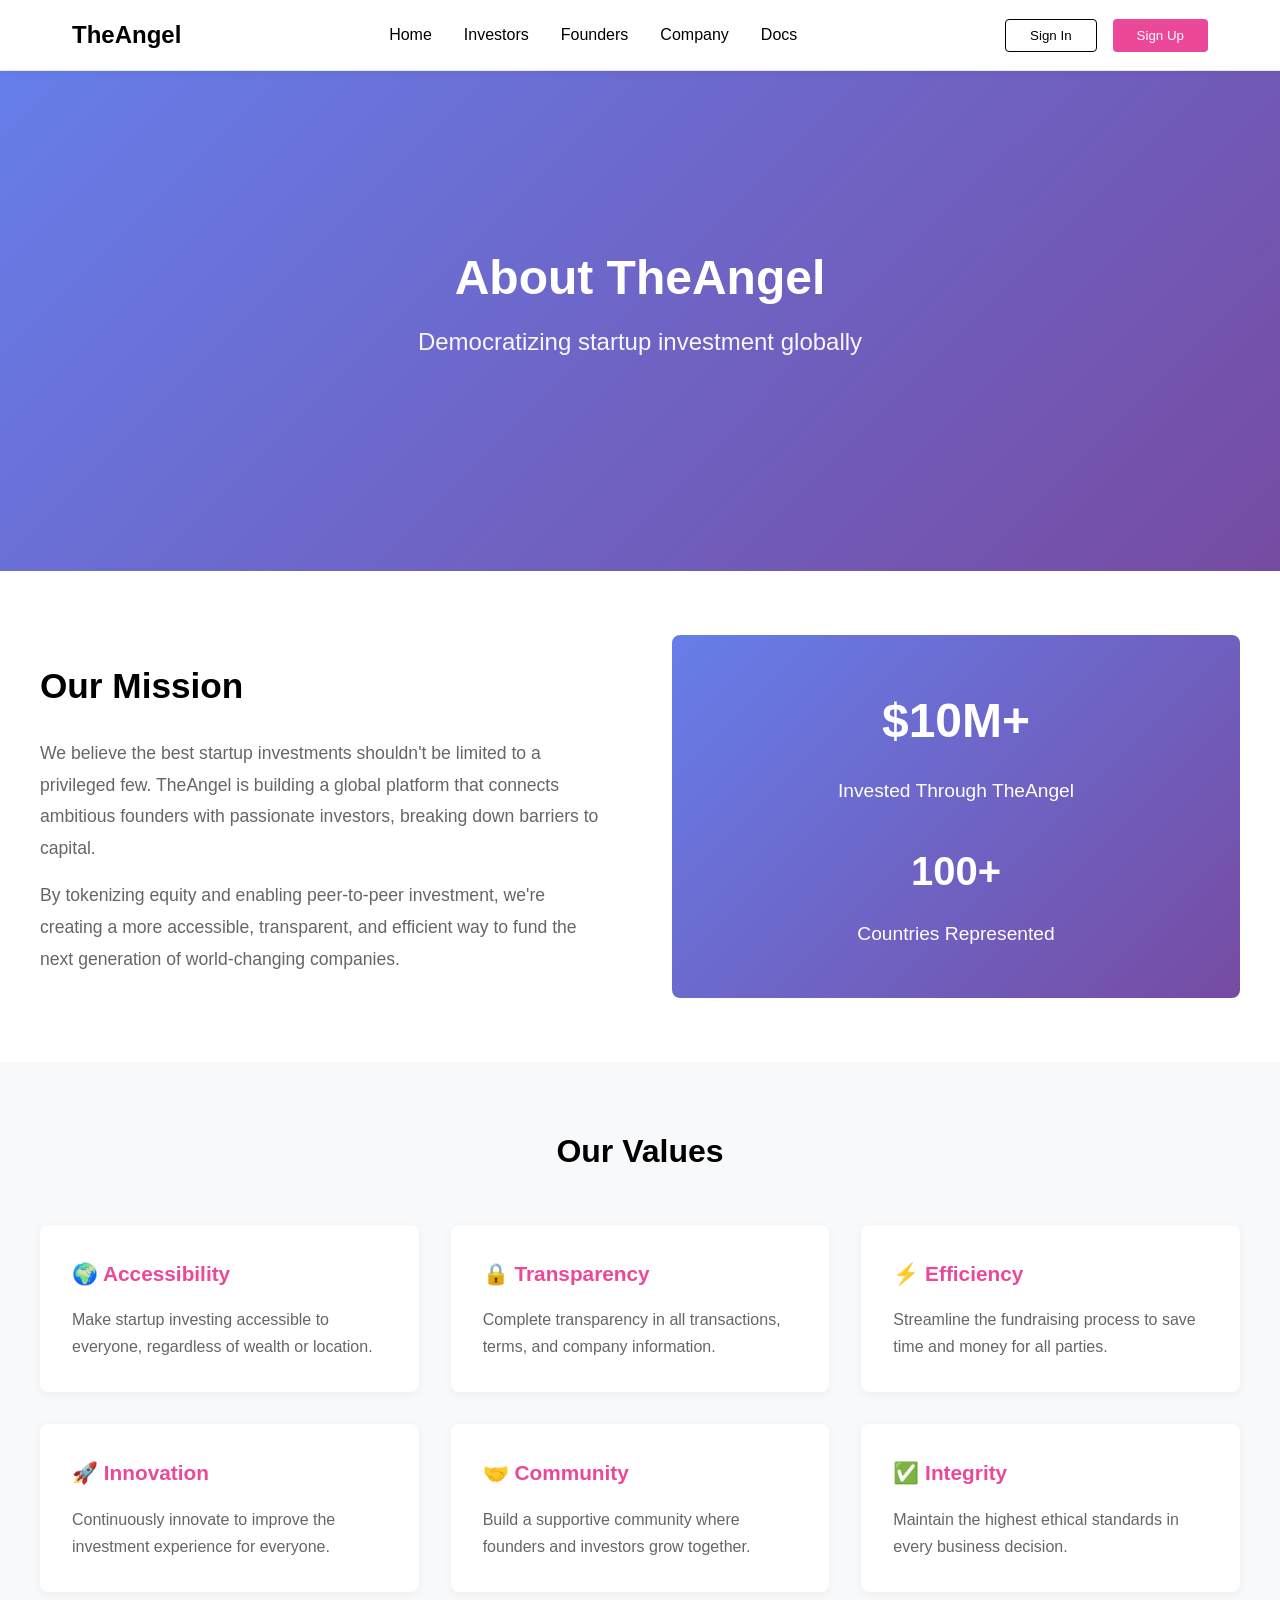
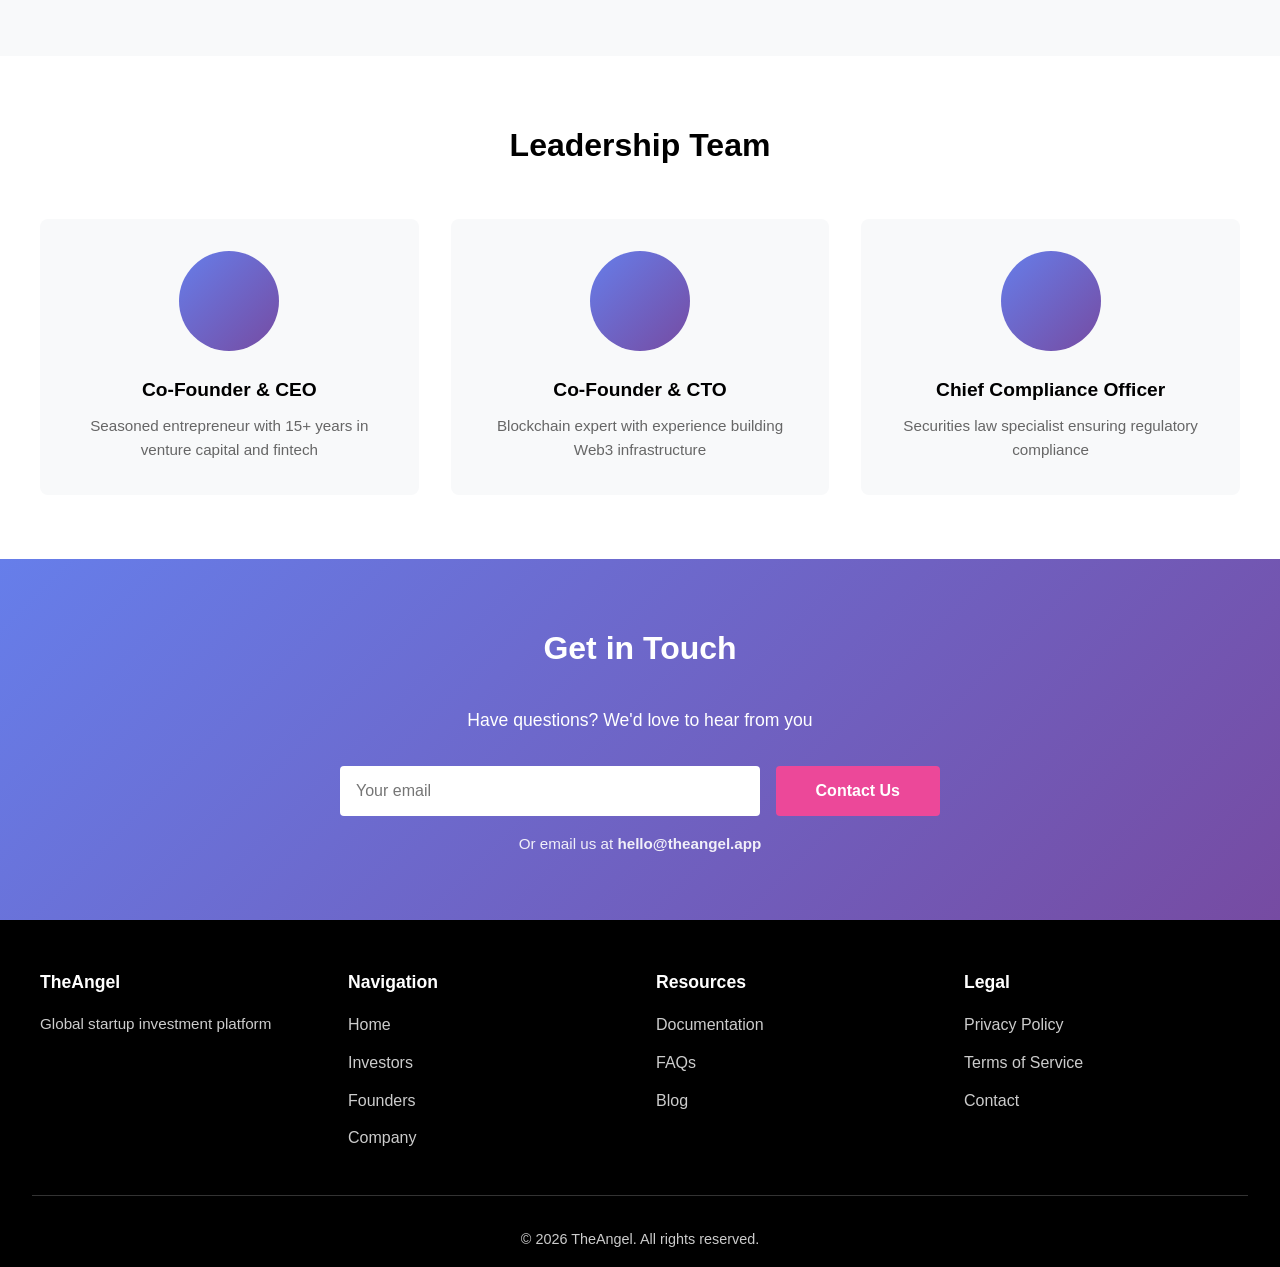
==== company.html @ ddbd7267 "Add Investors, Founders, Company, and Docs pages" ====
<!DOCTYPE html>
<html lang="en">
<head>
    <meta charset="UTF-8">
    <meta name="viewport" content="width=device-width, initial-scale=1.0">
    <title>About TheAngel - Company</title>
    <link rel="stylesheet" href="css/styles.css">
    <link rel="stylesheet" href="css/responsive.css">
</head>
<body>
    <!-- Navigation -->
    <nav class="navbar">
        <div class="navbar-container">
            <div class="logo"><a href="index.html" style="text-decoration: none; color: inherit;">TheAngel</a></div>
            <ul class="nav-menu">
                <li><a href="index.html" class="nav-link">Home</a></li>
                <li><a href="investors.html" class="nav-link">Investors</a></li>
                <li><a href="founders.html" class="nav-link">Founders</a></li>
                <li><a href="company.html" class="nav-link">Company</a></li>
                <li><a href="docs.html" class="nav-link">Docs</a></li>
            </ul>
            <div class="nav-buttons">
                <button class="btn-signin">Sign In</button>
                <button class="btn-signup">Sign Up</button>
            </div>
            <div class="hamburger">
                <span></span>
                <span></span>
                <span></span>
            </div>
        </div>
    </nav>

    <!-- Page Hero -->
    <section class="hero" style="background: linear-gradient(135deg, #667eea 0%, #764ba2 100%);">
        <div class="hero-content">
            <h1>About TheAngel</h1>
            <p>Democratizing startup investment globally</p>
        </div>
    </section>

    <!-- Mission Section -->
    <section style="padding: 4rem 2rem; background-color: white;">
        <div style="max-width: 1200px; margin: 0 auto;">
            <div style="display: grid; grid-template-columns: 1fr 1fr; gap: 4rem; align-items: center;">
                <div>
                    <h2 style="font-size: 2.2rem; margin-bottom: 1.5rem;">Our Mission</h2>
                    <p style="font-size: 1.1rem; color: #666; line-height: 1.8; margin-bottom: 1rem;">
                        We believe the best startup investments shouldn't be limited to a privileged few. TheAngel is building a global platform that connects ambitious founders with passionate investors, breaking down barriers to capital.
                    </p>
                    <p style="font-size: 1.1rem; color: #666; line-height: 1.8;">
                        By tokenizing equity and enabling peer-to-peer investment, we're creating a more accessible, transparent, and efficient way to fund the next generation of world-changing companies.
                    </p>
                </div>
                <div style="background: linear-gradient(135deg, #667eea 0%, #764ba2 100%); padding: 3rem; border-radius: 8px; color: white; text-align: center;">
                    <div style="font-size: 3rem; font-weight: 700; margin-bottom: 1rem;">$10M+</div>
                    <p style="font-size: 1.2rem; margin-bottom: 2rem;">Invested Through TheAngel</p>
                    <div style="font-size: 2.5rem; font-weight: 700; margin-bottom: 1rem;">100+</div>
                    <p style="font-size: 1.2rem;">Countries Represented</p>
                </div>
            </div>
        </div>
    </section>

    <!-- Values Section -->
    <section style="padding: 4rem 2rem; background-color: #f8f9fa;">
        <div style="max-width: 1200px; margin: 0 auto;">
            <h2 style="font-size: 2rem; margin-bottom: 3rem; text-align: center;">Our Values</h2>
            <div style="display: grid; grid-template-columns: repeat(auto-fit, minmax(280px, 1fr)); gap: 2rem;">
                <div style="background: white; padding: 2rem; border-radius: 8px; box-shadow: 0 2px 8px rgba(0,0,0,0.05);">
                    <h3 style="color: #EC4899; margin-bottom: 1rem; font-size: 1.3rem;">🌍 Accessibility</h3>
                    <p style="color: #666; line-height: 1.7;">Make startup investing accessible to everyone, regardless of wealth or location.</p>
                </div>
                <div style="background: white; padding: 2rem; border-radius: 8px; box-shadow: 0 2px 8px rgba(0,0,0,0.05);">
                    <h3 style="color: #EC4899; margin-bottom: 1rem; font-size: 1.3rem;">🔒 Transparency</h3>
                    <p style="color: #666; line-height: 1.7;">Complete transparency in all transactions, terms, and company information.</p>
                </div>
                <div style="background: white; padding: 2rem; border-radius: 8px; box-shadow: 0 2px 8px rgba(0,0,0,0.05);">
                    <h3 style="color: #EC4899; margin-bottom: 1rem; font-size: 1.3rem;">⚡ Efficiency</h3>
                    <p style="color: #666; line-height: 1.7;">Streamline the fundraising process to save time and money for all parties.</p>
                </div>
                <div style="background: white; padding: 2rem; border-radius: 8px; box-shadow: 0 2px 8px rgba(0,0,0,0.05);">
                    <h3 style="color: #EC4899; margin-bottom: 1rem; font-size: 1.3rem;">🚀 Innovation</h3>
                    <p style="color: #666; line-height: 1.7;">Continuously innovate to improve the investment experience for everyone.</p>
                </div>
                <div style="background: white; padding: 2rem; border-radius: 8px; box-shadow: 0 2px 8px rgba(0,0,0,0.05);">
                    <h3 style="color: #EC4899; margin-bottom: 1rem; font-size: 1.3rem;">🤝 Community</h3>
                    <p style="color: #666; line-height: 1.7;">Build a supportive community where founders and investors grow together.</p>
                </div>
                <div style="background: white; padding: 2rem; border-radius: 8px; box-shadow: 0 2px 8px rgba(0,0,0,0.05);">
                    <h3 style="color: #EC4899; margin-bottom: 1rem; font-size: 1.3rem;">✅ Integrity</h3>
                    <p style="color: #666; line-height: 1.7;">Maintain the highest ethical standards in every business decision.</p>
                </div>
            </div>
        </div>
    </section>

    <!-- Team Section -->
    <section style="padding: 4rem 2rem; background-color: white;">
        <div style="max-width: 1200px; margin: 0 auto;">
            <h2 style="font-size: 2rem; margin-bottom: 3rem; text-align: center;">Leadership Team</h2>
            <div style="display: grid; grid-template-columns: repeat(auto-fit, minmax(250px, 1fr)); gap: 2rem;">
                <div style="background: #f8f9fa; padding: 2rem; border-radius: 8px; text-align: center;">
                    <div style="width: 100px; height: 100px; background: linear-gradient(135deg, #667eea 0%, #764ba2 100%); border-radius: 50%; margin: 0 auto 1.5rem;"></div>
                    <h3 style="font-size: 1.2rem; margin-bottom: 0.5rem;">Co-Founder & CEO</h3>
                    <p style="color: #666; font-size: 0.95rem;">Seasoned entrepreneur with 15+ years in venture capital and fintech</p>
                </div>
                <div style="background: #f8f9fa; padding: 2rem; border-radius: 8px; text-align: center;">
                    <div style="width: 100px; height: 100px; background: linear-gradient(135deg, #667eea 0%, #764ba2 100%); border-radius: 50%; margin: 0 auto 1.5rem;"></div>
                    <h3 style="font-size: 1.2rem; margin-bottom: 0.5rem;">Co-Founder & CTO</h3>
                    <p style="color: #666; font-size: 0.95rem;">Blockchain expert with experience building Web3 infrastructure</p>
                </div>
                <div style="background: #f8f9fa; padding: 2rem; border-radius: 8px; text-align: center;">
                    <div style="width: 100px; height: 100px; background: linear-gradient(135deg, #667eea 0%, #764ba2 100%); border-radius: 50%; margin: 0 auto 1.5rem;"></div>
                    <h3 style="font-size: 1.2rem; margin-bottom: 0.5rem;">Chief Compliance Officer</h3>
                    <p style="color: #666; font-size: 0.95rem;">Securities law specialist ensuring regulatory compliance</p>
                </div>
            </div>
        </div>
    </section>

    <!-- Contact Section -->
    <section class="email-capture">
        <div class="email-container">
            <h2>Get in Touch</h2>
            <p style="margin-bottom: 2rem; font-size: 1.1rem;">Have questions? We'd love to hear from you</p>
            <form style="display: flex; gap: 1rem; margin-bottom: 1rem;">
                <input type="email" placeholder="Your email" required style="flex: 1; padding: 1rem; border: none; border-radius: 4px; font-size: 1rem;">
                <button type="submit" class="btn-primary">Contact Us</button>
            </form>
            <p style="font-size: 0.95rem; opacity: 0.9;">Or email us at <strong>hello@theangel.app</strong></p>
        </div>
    </section>

    <!-- Footer -->
    <footer class="footer">
        <div class="footer-container">
            <div class="footer-section">
                <h4>TheAngel</h4>
                <p>Global startup investment platform</p>
            </div>
            <div class="footer-section">
                <h4>Navigation</h4>
                <ul>
                    <li><a href="index.html">Home</a></li>
                    <li><a href="investors.html">Investors</a></li>
                    <li><a href="founders.html">Founders</a></li>
                    <li><a href="company.html">Company</a></li>
                </ul>
            </div>
            <div class="footer-section">
                <h4>Resources</h4>
                <ul>
                    <li><a href="docs.html">Documentation</a></li>
                    <li><a href="#">FAQs</a></li>
                    <li><a href="#">Blog</a></li>
                </ul>
            </div>
            <div class="footer-section">
                <h4>Legal</h4>
                <ul>
                    <li><a href="#">Privacy Policy</a></li>
                    <li><a href="#">Terms of Service</a></li>
                    <li><a href="#">Contact</a></li>
                </ul>
            </div>
        </div>
        <div class="footer-bottom">
            <p>&copy; 2026 TheAngel. All rights reserved.</p>
        </div>
    </footer>

    <script src="js/main.js"></script>
    <script src="js/modals.js"></script>
</body>
</html>
---- css/styles.css ----
/* ============================================
   THEANGEL WEBSITE - MAIN STYLES
   ============================================ */

* {
    margin: 0;
    padding: 0;
    box-sizing: border-box;
}

:root {
    --primary-black: #000000;
    --primary-white: #FFFFFF;
    --accent-pink: #EC4899;
    --accent-green: #10b981;
    --accent-blue: #2563eb;
    --accent-gold: #FFD700;
    --text-gray: #666666;
    --bg-light: #f8f9fa;
    --border-light: #e5e7eb;
}

body {
    font-family: -apple-system, BlinkMacSystemFont, 'Segoe UI', Roboto, Oxygen, Ubuntu, Cantarell, sans-serif;
    color: var(--primary-black);
    background-color: var(--primary-white);
    line-height: 1.6;
}

/* ============================================
   NAVIGATION
   ============================================ */

.navbar {
    background-color: var(--primary-white);
    border-bottom: 1px solid var(--border-light);
    position: sticky;
    top: 0;
    z-index: 100;
    box-shadow: 0 2px 8px rgba(0, 0, 0, 0.05);
}

.navbar-container {
    max-width: 1200px;
    margin: 0 auto;
    padding: 1rem 2rem;
    display: flex;
    justify-content: space-between;
    align-items: center;
}

.logo {
    font-size: 1.5rem;
    font-weight: 700;
    color: var(--primary-black);
}

.nav-menu {
    display: flex;
    list-style: none;
    gap: 2rem;
}

.nav-link {
    text-decoration: none;
    color: var(--primary-black);
    font-size: 1rem;
    font-weight: 500;
    transition: color 0.3s ease;
}

.nav-link:hover {
    color: var(--accent-pink);
}

.nav-buttons {
    display: flex;
    gap: 1rem;
}

.btn-signin {
    background: transparent;
    border: 1px solid var(--primary-black);
    color: var(--primary-black);
    padding: 0.5rem 1.5rem;
    border-radius: 4px;
    cursor: pointer;
    font-weight: 500;
    transition: all 0.3s ease;
}

.btn-signin:hover {
    background-color: var(--primary-black);
    color: var(--primary-white);
}

.btn-signup {
    background-color: var(--accent-pink);
    border: none;
    color: var(--primary-white);
    padding: 0.5rem 1.5rem;
    border-radius: 4px;
    cursor: pointer;
    font-weight: 500;
    transition: all 0.3s ease;
}

.btn-signup:hover {
    background-color: #d1367a;
}

.hamburger {
    display: none;
    flex-direction: column;
    cursor: pointer;
}

.hamburger span {
    width: 25px;
    height: 3px;
    background-color: var(--primary-black);
    margin: 5px 0;
    transition: 0.3s;
}

/* ============================================
   HERO SECTION
   ============================================ */

.hero {
    background: linear-gradient(135deg, #667eea 0%, #764ba2 100%);
    color: var(--primary-white);
    padding: 6rem 2rem;
    text-align: center;
    min-height: 500px;
    display: flex;
    align-items: center;
    justify-content: center;
}

.hero-content {
    max-width: 800px;
}

.hero h1 {
    font-size: 3rem;
    font-weight: 700;
    margin-bottom: 1rem;
    line-height: 1.2;
}

.hero p {
    font-size: 1.5rem;
    margin-bottom: 2rem;
    opacity: 0.95;
}

.hero-buttons {
    display: flex;
    gap: 1rem;
    justify-content: center;
}

.btn-primary {
    background-color: var(--accent-pink);
    color: var(--primary-white);
    border: none;
    padding: 1rem 2.5rem;
    font-size: 1rem;
    border-radius: 4px;
    cursor: pointer;
    font-weight: 600;
    transition: all 0.3s ease;
}

.btn-primary:hover {
    background-color: #d1367a;
    transform: translateY(-2px);
    box-shadow: 0 4px 12px rgba(236, 72, 153, 0.3);
}

.btn-secondary {
    background-color: transparent;
    color: var(--primary-white);
    border: 2px solid var(--primary-white);
    padding: 0.85rem 2.25rem;
    font-size: 1rem;
    border-radius: 4px;
    cursor: pointer;
    font-weight: 600;
    transition: all 0.3s ease;
}

.btn-secondary:hover {
    background-color: var(--primary-white);
    color: #667eea;
}

/* ============================================
   STATISTICS SECTION
   ============================================ */

.stats {
    background-color: var(--bg-light);
    padding: 4rem 2rem;
}

.stats-container {
    max-width: 1200px;
    margin: 0 auto;
    display: grid;
    grid-template-columns: repeat(auto-fit, minmax(250px, 1fr));
    gap: 2rem;
}

.stat-card {
    background: var(--primary-white);
    padding: 2rem;
    border-radius: 8px;
    box-shadow: 0 2px 8px rgba(0, 0, 0, 0.05);
    text-align: center;
}

.stat-number {
    font-size: 2.5rem;
    font-weight: 700;
    color: var(--accent-pink);
    margin-bottom: 0.5rem;
}

.stat-label {
    font-size: 1.1rem;
    color: var(--text-gray);
}

/* ============================================
   TRADING TABLE SECTION
   ============================================ */

.trading-section {
    padding: 4rem 2rem;
    background-color: var(--primary-white);
}

.trading-container {
    max-width: 1200px;
    margin: 0 auto;
}

.trading-section h2 {
    font-size: 2rem;
    margin-bottom: 2rem;
    text-align: center;
}

.trading-table {
    width: 100%;
    border-collapse: collapse;
    background: var(--primary-white);
    border: 1px solid var(--border-light);
    border-radius: 8px;
    overflow: hidden;
    box-shadow: 0 2px 8px rgba(0, 0, 0, 0.05);
}

.trading-table thead {
    background-color: var(--bg-light);
    border-bottom: 2px solid var(--border-light);
}

.trading-table th {
    padding: 1.25rem;
    text-align: left;
    font-weight: 600;
    color: var(--primary-black);
    font-size: 0.95rem;
}

.trading-table td {
    padding: 1.25rem;
    border-bottom: 1px solid var(--border-light);
    font-size: 0.95rem;
}

.trading-table tbody tr:hover {
    background-color: var(--bg-light);
}

.asset-name {
    font-weight: 600;
    color: var(--primary-black);
}

.price {
    font-weight: 600;
    color: var(--primary-black);
}

.change-positive {
    color: var(--accent-green);
    font-weight: 600;
}

.change-negative {
    color: #ef4444;
    font-weight: 600;
}

.volume {
    color: var(--text-gray);
}

.btn-trade {
    background-color: var(--accent-blue);
    color: var(--primary-white);
    border: none;
    padding: 0.5rem 1rem;
    border-radius: 4px;
    cursor: pointer;
    font-weight: 500;
    transition: all 0.3s ease;
}

.btn-trade:hover {
    background-color: #1d4ed8;
}

/* ============================================
   LEARN SECTION
   ============================================ */

.learn-section {
    padding: 4rem 2rem;
    background-color: var(--bg-light);
}

.learn-container {
    max-width: 1200px;
    margin: 0 auto;
}

.learn-section h2 {
    font-size: 2rem;
    margin-bottom: 3rem;
    text-align: center;
}

.learn-cards {
    display: grid;
    grid-template-columns: repeat(auto-fit, minmax(300px, 1fr));
    gap: 2rem;
}

.learn-card {
    background: var(--primary-white);
    padding: 2rem;
    border-radius: 8px;
    box-shadow: 0 2px 8px rgba(0, 0, 0, 0.05);
}

.learn-card h3 {
    font-size: 1.3rem;
    margin-bottom: 1rem;
    color: var(--primary-black);
}

.learn-card p {
    color: var(--text-gray);
    line-height: 1.7;
}

/* ============================================
   EMAIL CAPTURE SECTION
   ============================================ */

.email-capture {
    background: linear-gradient(135deg, #667eea 0%, #764ba2 100%);
    color: var(--primary-white);
    padding: 4rem 2rem;
    text-align: center;
}

.email-container {
    max-width: 600px;
    margin: 0 auto;
}

.email-capture h2 {
    font-size: 2rem;
    margin-bottom: 2rem;
}

.email-form {
    display: flex;
    gap: 1rem;
    margin-bottom: 1rem;
}

.email-form input {
    flex: 1;
    padding: 1rem;
    border: none;
    border-radius: 4px;
    font-size: 1rem;
}

.email-form button {
    padding: 1rem 2rem;
}

/* ============================================
   FOOTER
   ============================================ */

.footer {
    background-color: var(--primary-black);
    color: var(--primary-white);
    padding: 3rem 2rem 1rem;
}

.footer-container {
    max-width: 1200px;
    margin: 0 auto;
    display: grid;
    grid-template-columns: repeat(auto-fit, minmax(200px, 1fr));
    gap: 2rem;
    margin-bottom: 2rem;
}

.footer-section h4 {
    font-size: 1.1rem;
    margin-bottom: 1rem;
    color: var(--primary-white);
}

.footer-section p {
    color: #ccc;
    font-size: 0.95rem;
}

.footer-section ul {
    list-style: none;
}

.footer-section ul li {
    margin-bottom: 0.75rem;
}

.footer-section a {
    color: #ccc;
    text-decoration: none;
    transition: color 0.3s ease;
}

.footer-section a:hover {
    color: var(--accent-pink);
}

.footer-bottom {
    border-top: 1px solid #333;
    padding-top: 2rem;
    text-align: center;
    color: #ccc;
    font-size: 0.9rem;
}

/* ============================================
   MODALS
   ============================================ */

.modal {
    display: none;
    position: fixed;
    z-index: 1000;
    left: 0;
    top: 0;
    width: 100%;
    height: 100%;
    background-color: rgba(0, 0, 0, 0.5);
    overflow: auto;
}

.modal.active {
    display: flex;
    align-items: center;
    justify-content: center;
}

.modal-content {
    background-color: var(--primary-white);
    padding: 2rem;
    border-radius: 8px;
    width: 90%;
    max-width: 500px;
    box-shadow: 0 4px 20px rgba(0, 0, 0, 0.3);
    position: relative;
}

.close {
    position: absolute;
    right: 1.5rem;
    top: 1rem;
    font-size: 2rem;
    font-weight: bold;
    cursor: pointer;
    color: var(--text-gray);
}

.close:hover {
    color: var(--primary-black);
}

.modal-content h2 {
    margin-bottom: 1.5rem;
    font-size: 1.8rem;
}

.modal-content form {
    display: flex;
    flex-direction: column;
    gap: 1rem;
}

.modal-content input {
    padding: 0.75rem;
    border: 1px solid var(--border-light);
    border-radius: 4px;
    font-size: 1rem;
    font-family: inherit;
}

.modal-content input:focus {
    outline: none;
    border-color: var(--accent-pink);
    box-shadow: 0 0 0 3px rgba(236, 72, 153, 0.1);
}

.modal-content button {
    margin-top: 0.5rem;
}
---- css/responsive.css ----
/* ============================================
   RESPONSIVE DESIGN - TABLETS & MOBILE
   ============================================ */

/* ============================================
   TABLET (768px and below)
   ============================================ */

@media (max-width: 768px) {
    .navbar-container {
        padding: 1rem;
    }

    .nav-menu {
        gap: 1rem;
        font-size: 0.9rem;
    }

    .nav-buttons {
        gap: 0.5rem;
    }

    .btn-signin,
    .btn-signup {
        padding: 0.4rem 1rem;
        font-size: 0.9rem;
    }

    .hero h1 {
        font-size: 2rem;
    }

    .hero p {
        font-size: 1.2rem;
    }

    .hero-buttons {
        flex-direction: column;
        gap: 1rem;
    }

    .stats-container {
        grid-template-columns: 1fr;
    }

    .trading-table th,
    .trading-table td {
        padding: 0.75rem 0.5rem;
        font-size: 0.85rem;
    }

    .learn-cards {
        grid-template-columns: 1fr;
    }

    .email-form {
        flex-direction: column;
    }

    .footer-container {
        grid-template-columns: 1fr;
    }
}

/* ============================================
   MOBILE (480px and below)
   ============================================ */

@media (max-width: 480px) {
    .navbar-container {
        padding: 0.75rem;
    }

    .logo {
        font-size: 1.25rem;
    }

    .hamburger {
        display: flex;
    }

    .nav-menu {
        display: none;
    }

    .nav-menu.active {
        display: flex;
        flex-direction: column;
        position: absolute;
        top: 60px;
        left: 0;
        right: 0;
        background: var(--primary-white);
        padding: 1rem;
        gap: 0;
        border-bottom: 1px solid var(--border-light);
    }

    .nav-link {
        padding: 0.75rem 0;
        border-bottom: 1px solid var(--border-light);
    }

    .nav-buttons {
        display: none;
    }

    .nav-buttons.active {
        display: flex;
        gap: 0.5rem;
        margin-top: 1rem;
        padding-top: 1rem;
        border-top: 1px solid var(--border-light);
    }

    .hero {
        padding: 3rem 1rem;
        min-height: auto;
    }

    .hero h1 {
        font-size: 1.5rem;
        margin-bottom: 1rem;
    }

    .hero p {
        font-size: 1rem;
        margin-bottom: 1.5rem;
    }

    .btn-primary,
    .btn-secondary {
        padding: 0.85rem 1.5rem;
        font-size: 0.95rem;
        width: 100%;
    }

    .stats {
        padding: 2rem 1rem;
    }

    .stat-number {
        font-size: 2rem;
    }

    .stat-label {
        font-size: 1rem;
    }

    .stat-card {
        padding: 1.5rem;
    }

    .trading-section {
        padding: 2rem 1rem;
        overflow-x: auto;
    }

    .trading-section h2 {
        font-size: 1.5rem;
        margin-bottom: 1rem;
    }

    .trading-table {
        min-width: 600px;
        font-size: 0.8rem;
    }

    .trading-table th,
    .trading-table td {
        padding: 0.5rem;
    }

    .btn-trade {
        padding: 0.4rem 0.8rem;
        font-size: 0.85rem;
    }

    .learn-section {
        padding: 2rem 1rem;
    }

    .learn-section h2 {
        font-size: 1.5rem;
        margin-bottom: 1.5rem;
    }

    .learn-card {
        padding: 1.5rem;
    }

    .learn-card h3 {
        font-size: 1.1rem;
    }

    .email-capture {
        padding: 2rem 1rem;
    }

    .email-capture h2 {
        font-size: 1.5rem;
        margin-bottom: 1.5rem;
    }

    .email-form input {
        padding: 0.75rem;
    }

    .footer {
        padding: 2rem 1rem 0.75rem;
    }

    .footer-container {
        gap: 1.5rem;
        margin-bottom: 1.5rem;
    }

    .footer-section h4 {
        font-size: 1rem;
    }

    .footer-section ul li {
        margin-bottom: 0.5rem;
    }

    .modal-content {
        width: 95%;
        padding: 1.5rem;
    }

    .close {
        right: 1rem;
        top: 0.75rem;
    }

    .modal-content h2 {
        font-size: 1.5rem;
    }
}

/* ============================================
   SMALL MOBILE (320px and below)
   ============================================ */

@media (max-width: 320px) {
    .logo {
        font-size: 1rem;
    }

    .hero h1 {
        font-size: 1.25rem;
    }

    .hero p {
        font-size: 0.9rem;
    }

    .stat-number {
        font-size: 1.5rem;
    }

    .stat-label {
        font-size: 0.9rem;
    }

    .btn-primary,
    .btn-secondary {
        padding: 0.75rem 1rem;
        font-size: 0.9rem;
    }
}

/* ============================================
   PRINT STYLES
   ============================================ */

@media print {
    .navbar,
    .hero-buttons,
    .email-capture,
    .footer {
        display: none;
    }

    body {
        background: var(--primary-white);
    }

    .trading-table {
        border: 1px solid #000;
    }

    .trading-table th,
    .trading-table td {
        border: 1px solid #000;
    }
}
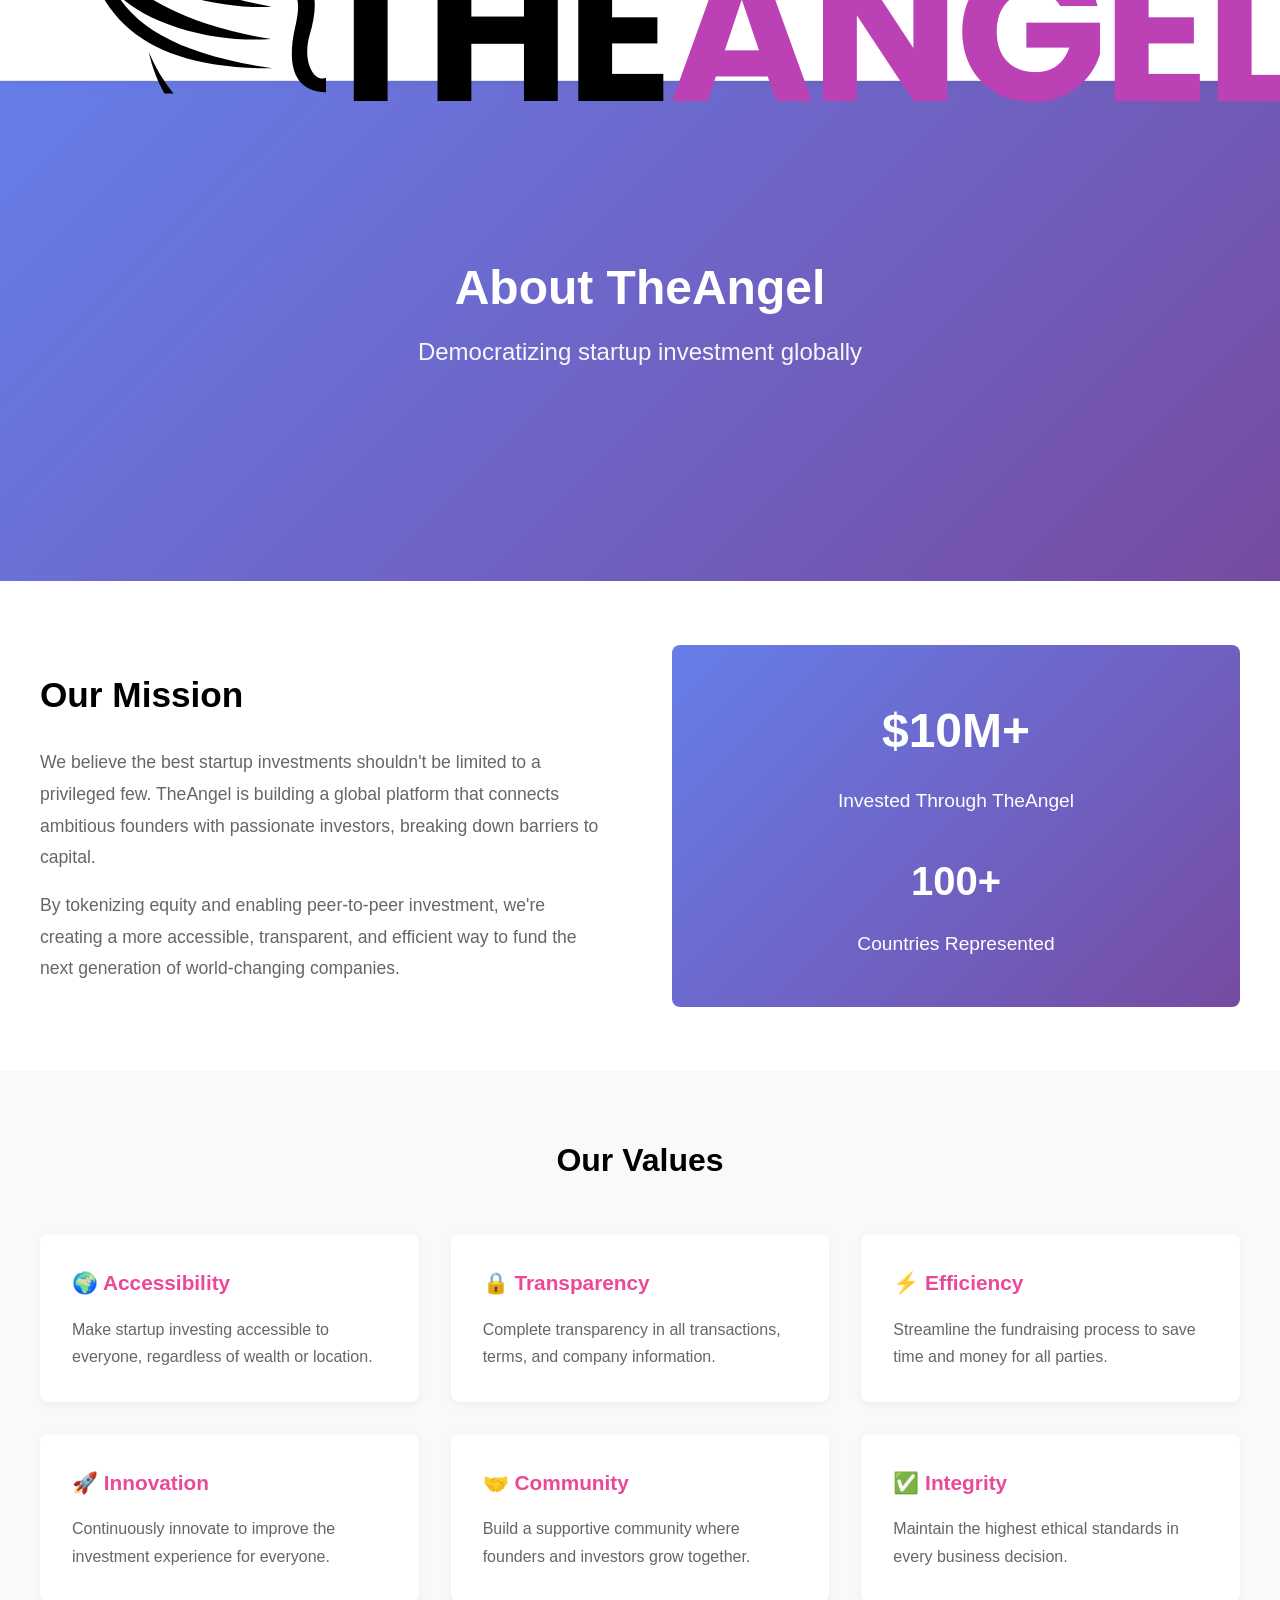
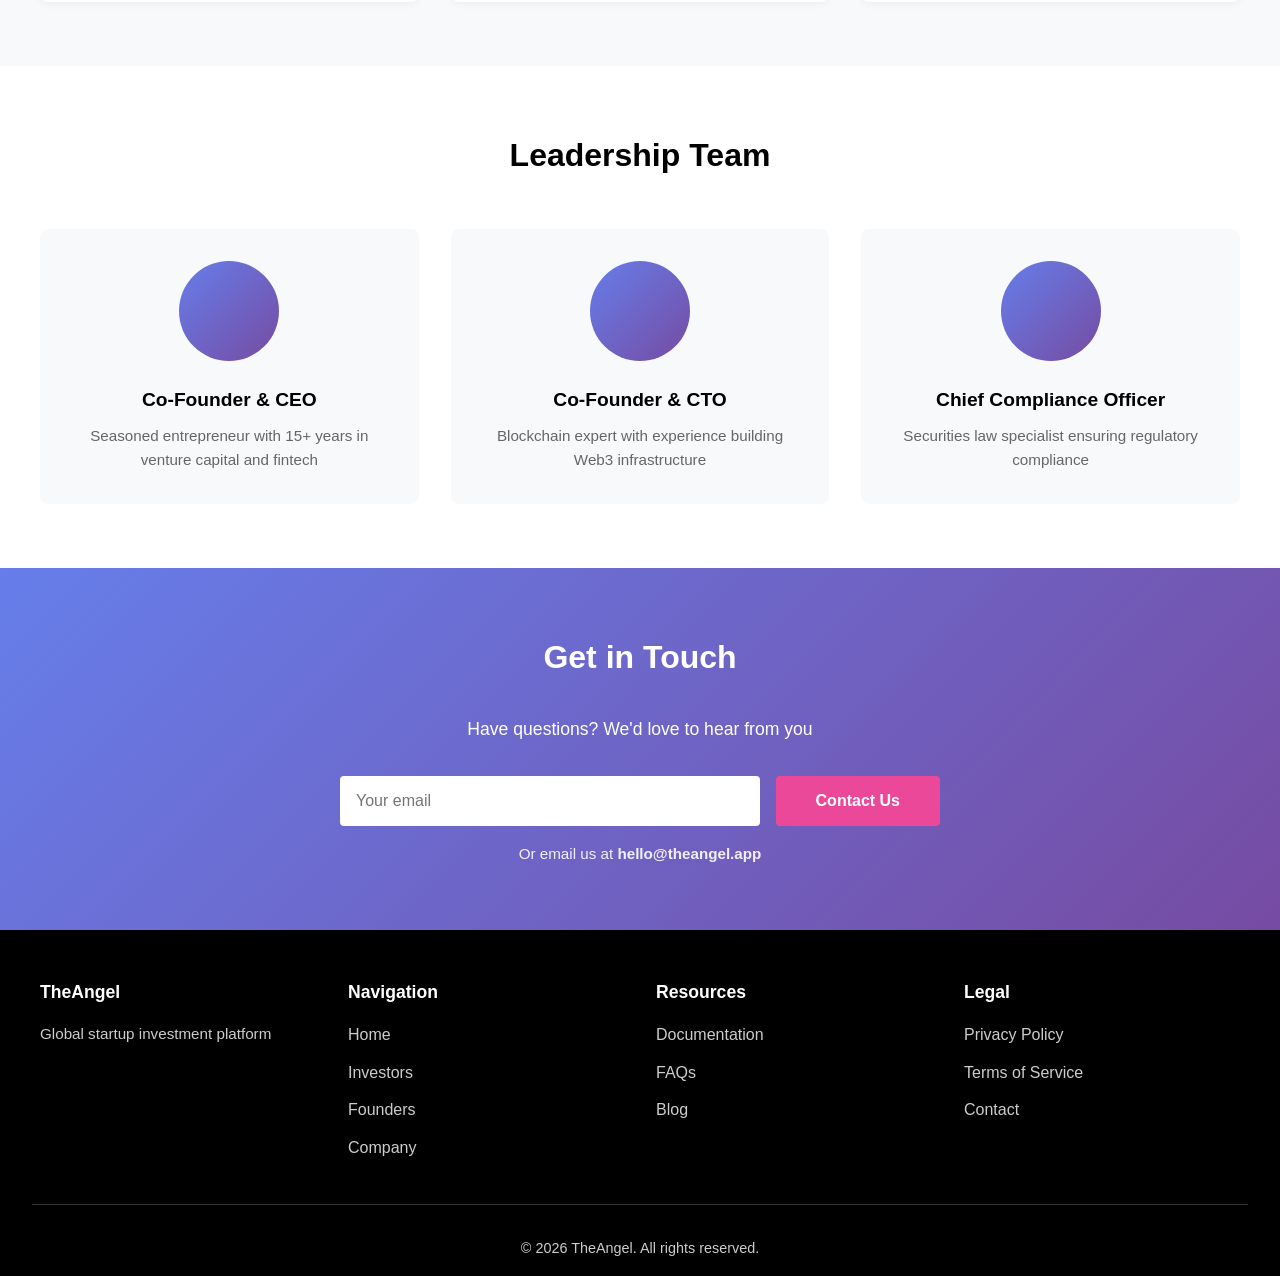
==== commit ad9d3f13: "Add logo image to header navigation" ====
--- a/company.html
+++ b/company.html
@@ -11,7 +11,7 @@
     <!-- Navigation -->
     <nav class="navbar">
         <div class="navbar-container">
-            <div class="logo"><a href="index.html" style="text-decoration: none; color: inherit;">TheAngel</a></div>
+            <div class="logo"><a href="index.html" style="text-decoration: none;"><img src="assets/images/logo.png" alt="TheAngel Logo" class="logo-img"></a></div>
             <ul class="nav-menu">
                 <li><a href="index.html" class="nav-link">Home</a></li>
                 <li><a href="investors.html" class="nav-link">Investors</a></li>
--- a/css/styles.css
+++ b/css/styles.css
@@ -50,9 +50,15 @@
 }
 
 .logo {
-    font-size: 1.5rem;
-    font-weight: 700;
-    color: var(--primary-black);
+    display: flex;
+    align-items: center;
+    height: 40px;
+}
+
+.logo-img {
+    height: 100%;
+    width: auto;
+    object-fit: contain;
 }
 
 .nav-menu {
@@ -140,6 +146,114 @@
 
 .hero-content {
     max-width: 800px;
+}
+
+/* New Hero Section */
+.hero-new {
+    background: var(--primary-white);
+    padding: 4rem 0;
+    min-height: 600px;
+    display: flex;
+    align-items: center;
+    justify-content: center;
+}
+
+.hero-container {
+    max-width: 1200px;
+    margin: 0 auto;
+    padding: 0 2rem;
+    display: grid;
+    grid-template-columns: 1fr 1fr;
+    gap: 4rem;
+    align-items: center;
+}
+
+.hero-left {
+    padding-right: 1rem;
+}
+
+.hero-left h1 {
+    font-size: 3.5rem;
+    font-weight: 700;
+    margin-bottom: 1.5rem;
+    line-height: 1.2;
+    color: var(--primary-black);
+}
+
+.hero-left p {
+    font-size: 1.15rem;
+    color: var(--text-gray);
+    margin-bottom: 2rem;
+    line-height: 1.7;
+}
+
+.hero-email-form {
+    max-width: 600px;
+}
+
+.form-group {
+    display: flex;
+    flex-direction: column;
+    gap: 0.75rem;
+}
+
+.form-group label {
+    font-weight: 600;
+    color: var(--primary-black);
+    font-size: 0.95rem;
+}
+
+.email-input-group {
+    display: flex;
+    gap: 1rem;
+}
+
+.email-input-group input {
+    flex: 1;
+    padding: 1rem;
+    border: 1px solid var(--border-light);
+    border-radius: 4px;
+    font-size: 1rem;
+    font-family: inherit;
+}
+
+.email-input-group input::placeholder {
+    color: #999;
+}
+
+.email-input-group input:focus {
+    outline: none;
+    border-color: var(--accent-pink);
+    box-shadow: 0 0 0 3px rgba(236, 72, 153, 0.1);
+}
+
+.btn-get-started {
+    background-color: var(--primary-black);
+    color: var(--primary-white);
+    border: none;
+    padding: 1rem 2rem;
+    border-radius: 4px;
+    font-weight: 600;
+    cursor: pointer;
+    transition: all 0.3s ease;
+    white-space: nowrap;
+}
+
+.btn-get-started:hover {
+    background-color: #333;
+    transform: translateY(-2px);
+}
+
+.hero-right {
+    display: flex;
+    align-items: center;
+    justify-content: center;
+}
+
+.phone-mockup {
+    max-width: 90%;
+    height: auto;
+    object-fit: contain;
 }
 
 .hero h1 {
--- a/css/responsive.css
+++ b/css/responsive.css
@@ -37,6 +37,27 @@
     .hero-buttons {
         flex-direction: column;
         gap: 1rem;
+    }
+
+    .hero-container {
+        grid-template-columns: 1fr;
+        gap: 2rem;
+    }
+
+    .hero-left h1 {
+        font-size: 2.2rem;
+    }
+
+    .hero-left p {
+        font-size: 1rem;
+    }
+
+    .email-input-group {
+        flex-direction: column;
+    }
+
+    .btn-get-started {
+        width: 100%;
     }
 
     .stats-container {
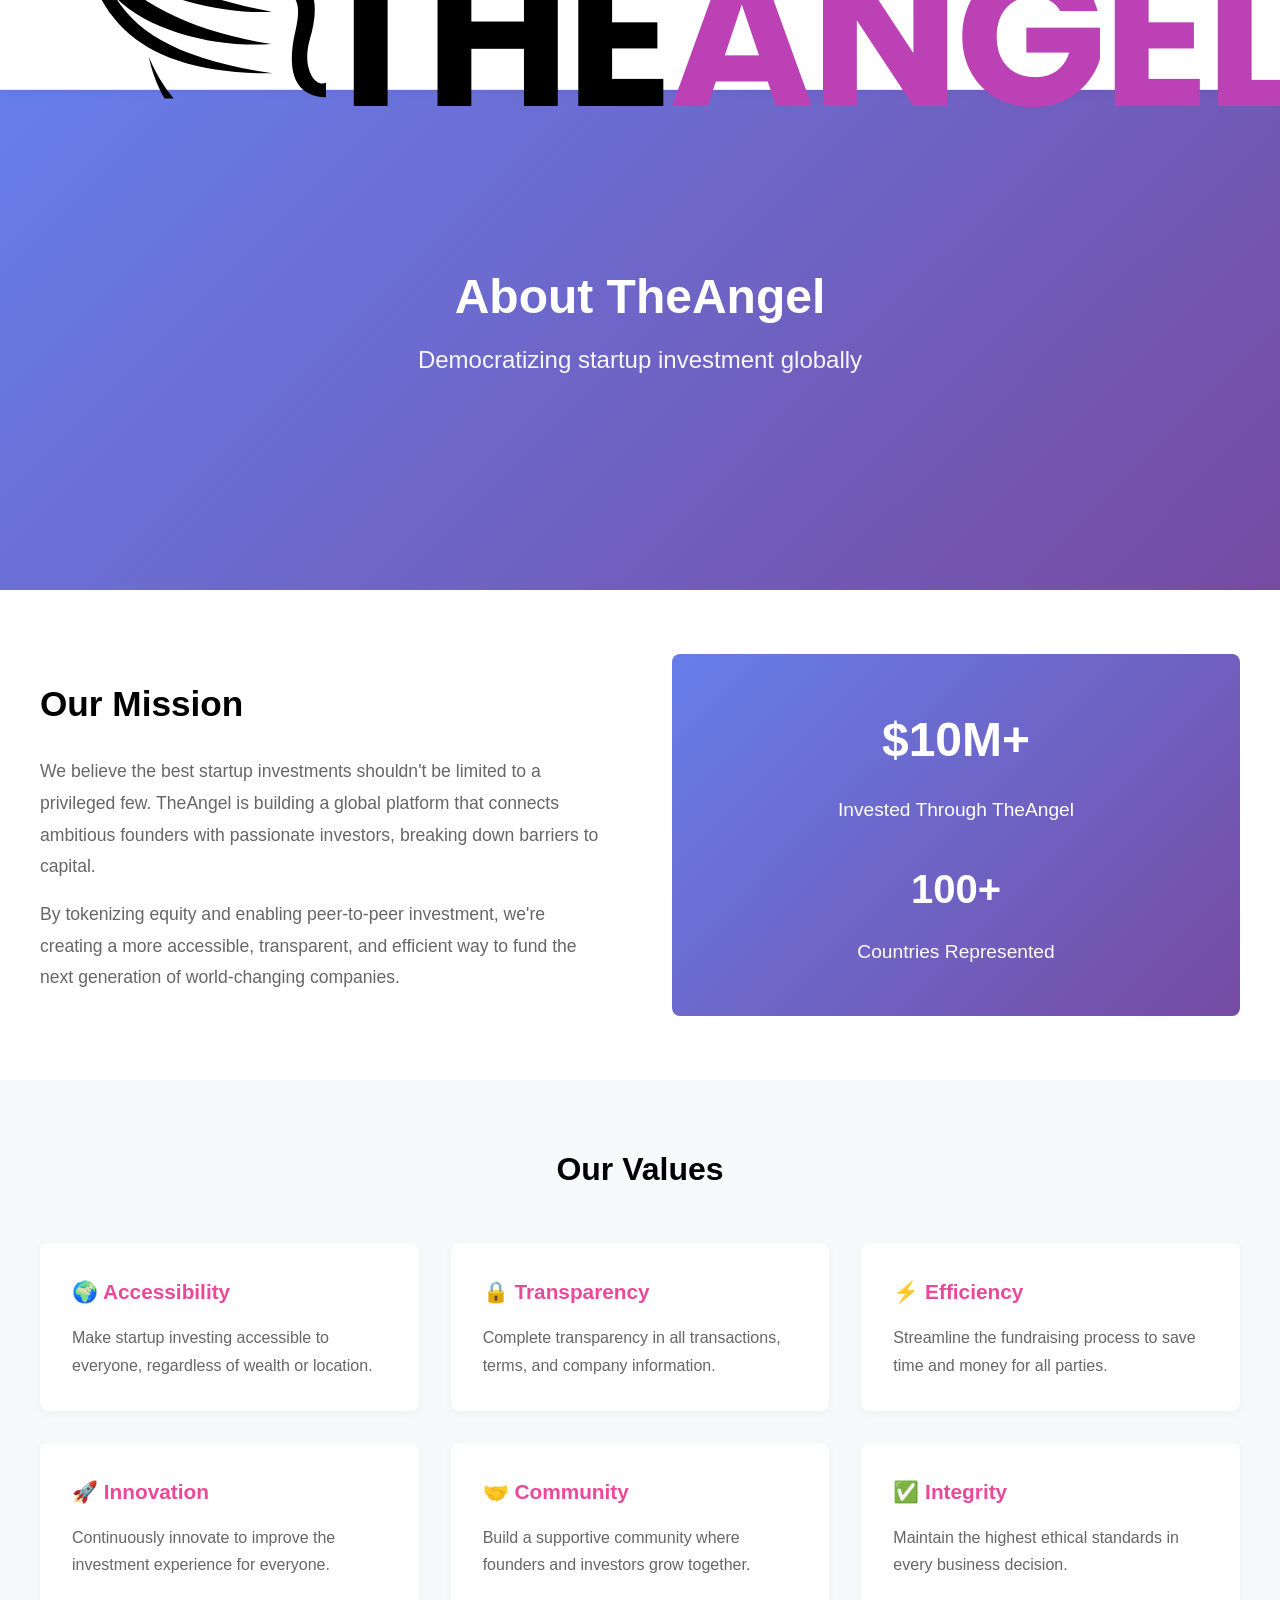
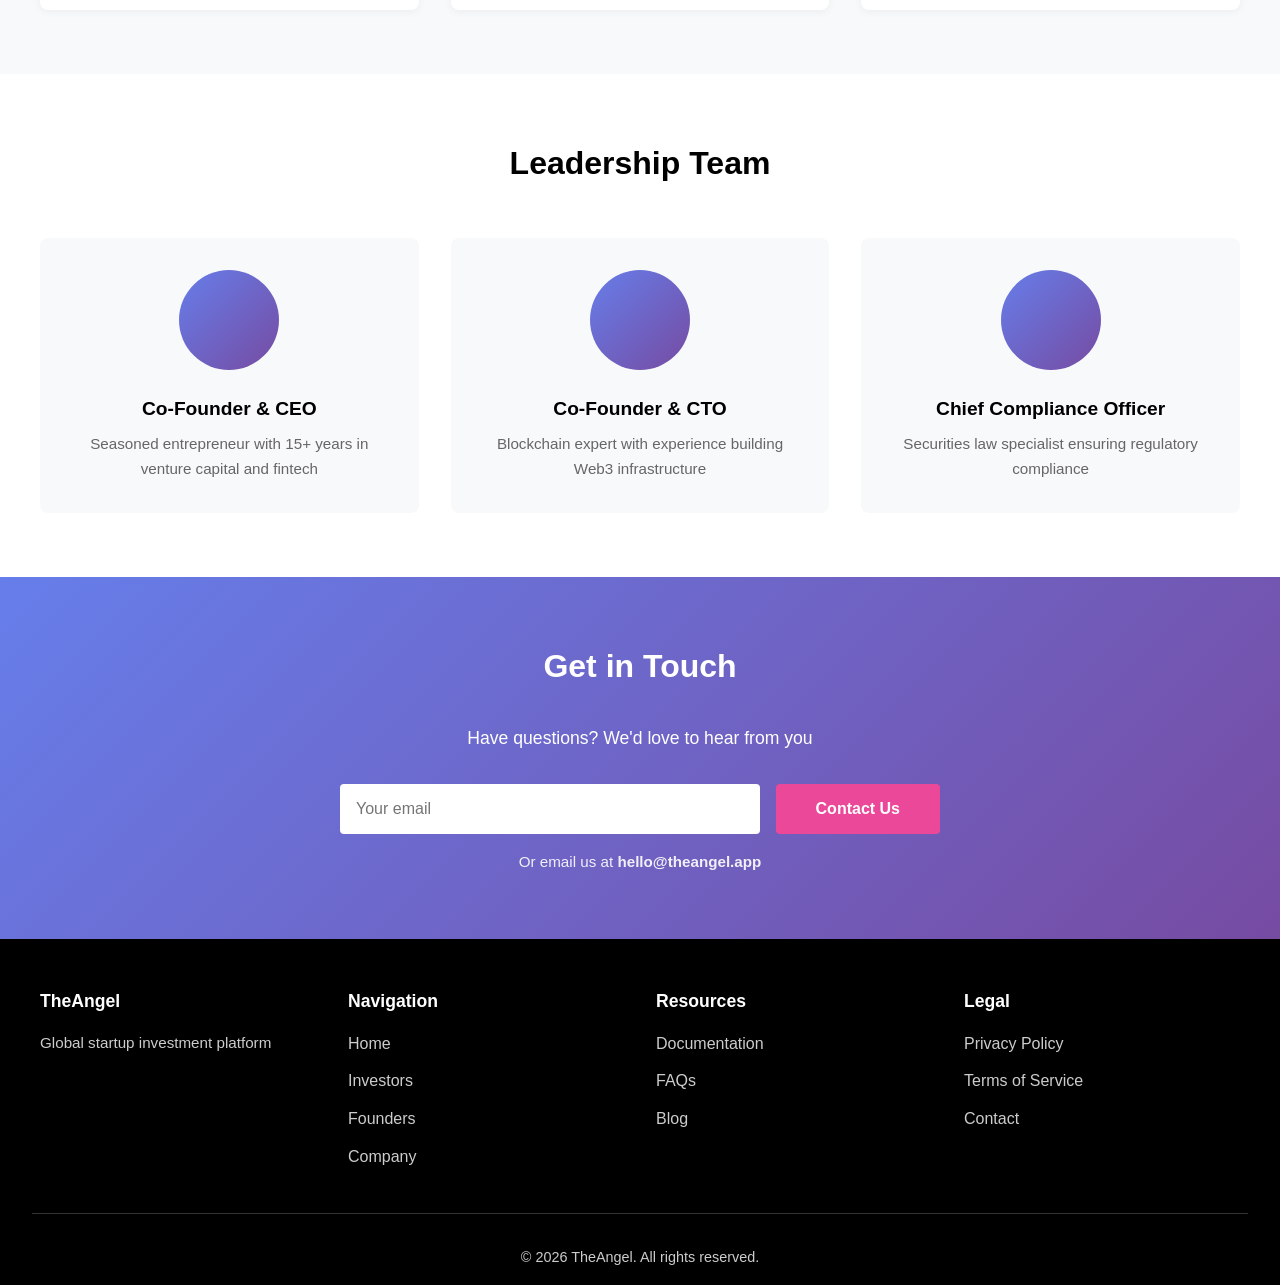
==== commit d0331389: "Link Docs navigation to external https://docs.theangel.app/" ====
--- a/company.html
+++ b/company.html
@@ -17,7 +17,7 @@
                 <li><a href="investors.html" class="nav-link">Investors</a></li>
                 <li><a href="founders.html" class="nav-link">Founders</a></li>
                 <li><a href="company.html" class="nav-link">Company</a></li>
-                <li><a href="docs.html" class="nav-link">Docs</a></li>
+                <li><a href="https://docs.theangel.app/" class="nav-link">Docs</a></li>
             </ul>
             <div class="nav-buttons">
                 <button class="btn-signin">Sign In</button>
@@ -151,7 +151,7 @@
             <div class="footer-section">
                 <h4>Resources</h4>
                 <ul>
-                    <li><a href="docs.html">Documentation</a></li>
+                    <li><a href="https://docs.theangel.app/">Documentation</a></li>
                     <li><a href="#">FAQs</a></li>
                     <li><a href="#">Blog</a></li>
                 </ul>
--- a/css/styles.css
+++ b/css/styles.css
@@ -70,13 +70,20 @@
 .nav-link {
     text-decoration: none;
     color: var(--primary-black);
-    font-size: 1rem;
+    font-size: 0.9rem;
     font-weight: 500;
-    transition: color 0.3s ease;
+    transition: all 0.3s ease;
+    padding-bottom: 0.5rem;
+    border-bottom: 2px solid transparent;
 }
 
 .nav-link:hover {
     color: var(--accent-pink);
+}
+
+.nav-link.active {
+    color: var(--accent-pink);
+    border-bottom-color: var(--accent-pink);
 }
 
 .nav-buttons {
@@ -88,10 +95,11 @@
     background: transparent;
     border: 1px solid var(--primary-black);
     color: var(--primary-black);
-    padding: 0.5rem 1.5rem;
+    padding: 0.65rem 2rem;
     border-radius: 4px;
     cursor: pointer;
     font-weight: 500;
+    font-size: 0.95rem;
     transition: all 0.3s ease;
 }
 
@@ -104,10 +112,11 @@
     background-color: var(--accent-pink);
     border: none;
     color: var(--primary-white);
-    padding: 0.5rem 1.5rem;
+    padding: 0.65rem 2rem;
     border-radius: 4px;
     cursor: pointer;
     font-weight: 500;
+    font-size: 0.95rem;
     transition: all 0.3s ease;
 }
 
@@ -315,36 +324,63 @@
    ============================================ */
 
 .stats {
-    background-color: var(--bg-light);
+    background-color: var(--accent-pink);
     padding: 4rem 2rem;
 }
 
 .stats-container {
     max-width: 1200px;
     margin: 0 auto;
-    display: grid;
-    grid-template-columns: repeat(auto-fit, minmax(250px, 1fr));
+    padding: 0 2rem;
+    display: flex;
+    flex-direction: column;
     gap: 2rem;
 }
 
-.stat-card {
-    background: var(--primary-white);
-    padding: 2rem;
-    border-radius: 8px;
-    box-shadow: 0 2px 8px rgba(0, 0, 0, 0.05);
-    text-align: center;
+.stats-header {
+    text-align: left;
+}
+
+.stats-header h2 {
+    font-size: 2.2rem;
+    color: var(--primary-white);
+    font-weight: 700;
+}
+
+.stats-grid {
+    display: flex;
+    align-items: center;
+    gap: 3rem;
+}
+
+.stat-item {
+    flex: 1;
+    text-align: left;
+}
+
+.stat-item:last-child {
+    flex: 1;
 }
 
 .stat-number {
-    font-size: 2.5rem;
+    font-size: 3.5rem;
     font-weight: 700;
-    color: var(--accent-pink);
+    color: var(--primary-white);
     margin-bottom: 0.5rem;
 }
 
 .stat-label {
-    font-size: 1.1rem;
-    color: var(--text-gray);
+    font-size: 0.9rem;
+    color: var(--primary-white);
+    text-transform: uppercase;
+    letter-spacing: 1px;
+    font-weight: 500;
+}
+
+.stat-divider {
+    width: 2px;
+    height: 120px;
+    background-color: rgba(255, 255, 255, 0.4);
 }
 
 /* ============================================
--- a/css/responsive.css
+++ b/css/responsive.css
@@ -61,7 +61,24 @@
     }
 
     .stats-container {
-        grid-template-columns: 1fr;
+        padding: 0;
+    }
+
+    .stats-grid {
+        flex-direction: column;
+        gap: 2rem;
+    }
+
+    .stat-divider {
+        display: none;
+    }
+
+    .stats-header h2 {
+        font-size: 1.8rem;
+    }
+
+    .stat-number {
+        font-size: 2.5rem;
     }
 
     .trading-table th,
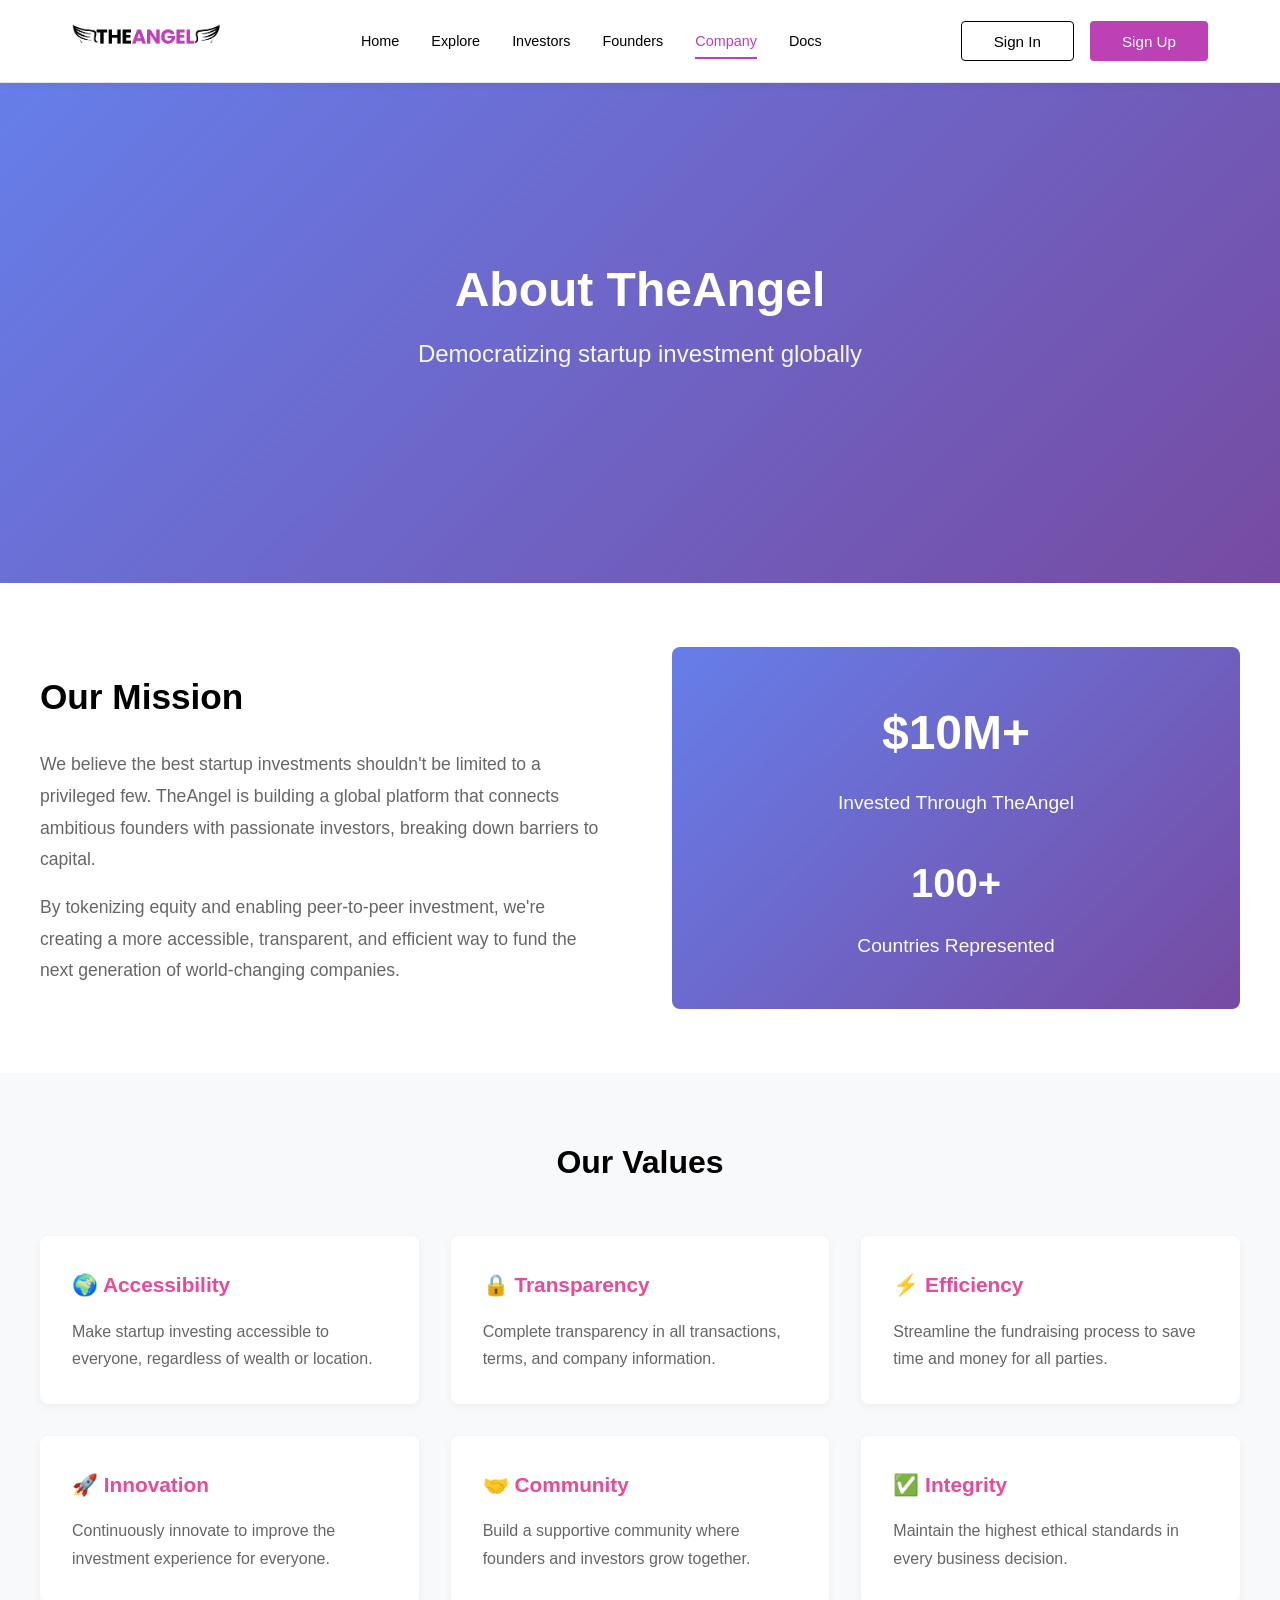
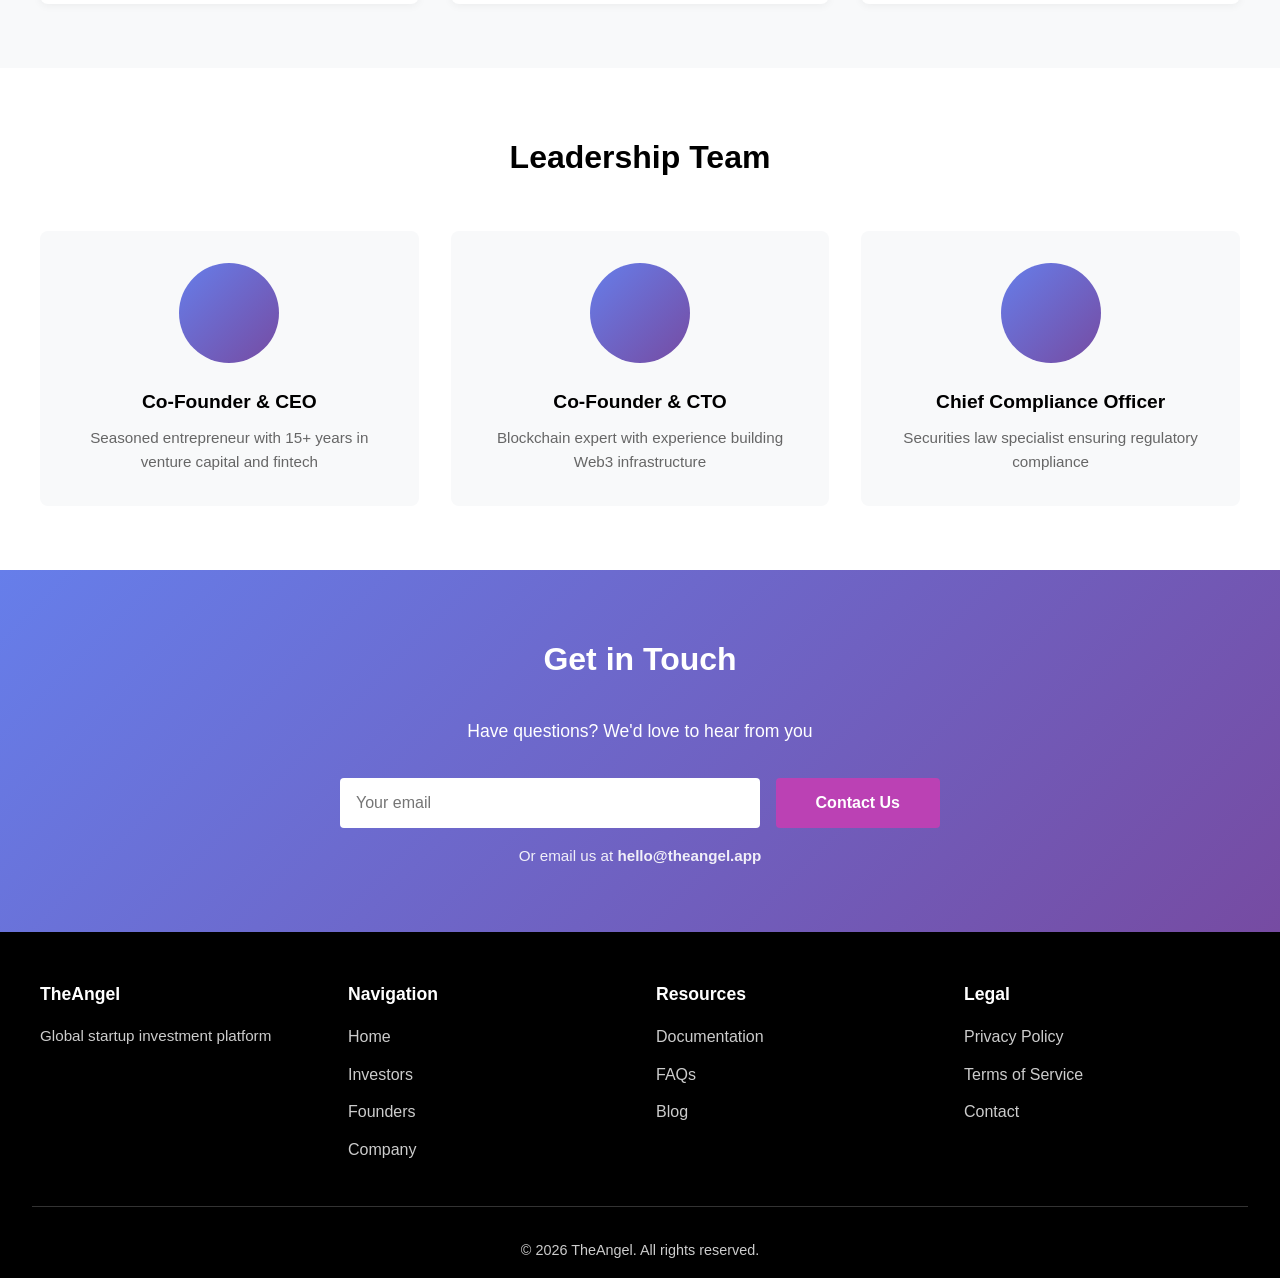
==== commit 2b2e1203: "Add Explore/Listings navigation link to all pages" ====
--- a/company.html
+++ b/company.html
@@ -14,6 +14,7 @@
             <div class="logo"><a href="index.html" style="text-decoration: none;"><img src="assets/images/logo.png" alt="TheAngel Logo" class="logo-img"></a></div>
             <ul class="nav-menu">
                 <li><a href="index.html" class="nav-link">Home</a></li>
+                <li><a href="listings.html" class="nav-link">Explore</a></li>
                 <li><a href="investors.html" class="nav-link">Investors</a></li>
                 <li><a href="founders.html" class="nav-link">Founders</a></li>
                 <li><a href="company.html" class="nav-link">Company</a></li>
--- a/css/styles.css
+++ b/css/styles.css
@@ -11,7 +11,7 @@
 :root {
     --primary-black: #000000;
     --primary-white: #FFFFFF;
-    --accent-pink: #EC4899;
+    --accent-pink: #bb41b4;
     --accent-green: #10b981;
     --accent-blue: #2563eb;
     --accent-gold: #FFD700;
@@ -52,13 +52,15 @@
 .logo {
     display: flex;
     align-items: center;
-    height: 40px;
+    height: 50px;
+    max-width: 150px;
 }
 
 .logo-img {
     height: 100%;
-    width: auto;
+    width: 100%;
     object-fit: contain;
+    max-height: 50px;
 }
 
 .nav-menu {
@@ -121,7 +123,7 @@
 }
 
 .btn-signup:hover {
-    background-color: #d1367a;
+    background-color: #9a2f94;
 }
 
 .hamburger {
@@ -233,7 +235,7 @@
 .email-input-group input:focus {
     outline: none;
     border-color: var(--accent-pink);
-    box-shadow: 0 0 0 3px rgba(236, 72, 153, 0.1);
+    box-shadow: 0 0 0 3px rgba(187, 65, 180, 0.1);
 }
 
 .btn-get-started {
@@ -297,9 +299,9 @@
 }
 
 .btn-primary:hover {
-    background-color: #d1367a;
+    background-color: #9a2f94;
     transform: translateY(-2px);
-    box-shadow: 0 4px 12px rgba(236, 72, 153, 0.3);
+    box-shadow: 0 4px 12px rgba(187, 65, 180, 0.3);
 }
 
 .btn-secondary {
@@ -350,27 +352,24 @@
 .stats-grid {
     display: flex;
     align-items: center;
-    gap: 3rem;
+    gap: 2rem;
 }
 
 .stat-item {
     flex: 1;
     text-align: left;
-}
-
-.stat-item:last-child {
-    flex: 1;
+    min-width: 0;
 }
 
 .stat-number {
-    font-size: 3.5rem;
+    font-size: 4.5rem;
     font-weight: 700;
     color: var(--primary-white);
     margin-bottom: 0.5rem;
 }
 
 .stat-label {
-    font-size: 0.9rem;
+    font-size: 1rem;
     color: var(--primary-white);
     text-transform: uppercase;
     letter-spacing: 1px;
@@ -381,6 +380,104 @@
     width: 2px;
     height: 120px;
     background-color: rgba(255, 255, 255, 0.4);
+}
+
+/* ============================================
+   PROPERTY TOKENS SECTION
+   ============================================ */
+
+.property-tokens {
+    background-color: var(--primary-white);
+    padding: 4rem 2rem;
+}
+
+.property-container {
+    max-width: 1200px;
+    margin: 0 auto;
+    padding: 0 2rem;
+    display: grid;
+    grid-template-columns: 1fr 1fr;
+    gap: 4rem;
+    align-items: center;
+}
+
+.property-left {
+    padding-right: 2rem;
+}
+
+.launching-badge {
+    display: inline-block;
+    background-color: var(--primary-black);
+    color: var(--primary-white);
+    padding: 0.5rem 1.5rem;
+    border-radius: 20px;
+    font-size: 0.9rem;
+    font-weight: 600;
+    margin-bottom: 1.5rem;
+}
+
+.property-left h2 {
+    font-size: 2.5rem;
+    font-weight: 700;
+    margin-bottom: 1rem;
+    color: var(--primary-black);
+}
+
+.property-left p {
+    font-size: 1.1rem;
+    color: var(--text-gray);
+    margin-bottom: 2rem;
+    line-height: 1.7;
+}
+
+.btn-see-more {
+    background-color: var(--primary-black);
+    color: var(--primary-white);
+    border: none;
+    padding: 0.75rem 1.75rem;
+    border-radius: 20px;
+    font-weight: 600;
+    cursor: pointer;
+    transition: all 0.3s ease;
+    font-size: 0.95rem;
+}
+
+.btn-see-more:hover {
+    background-color: #333;
+    transform: translateY(-2px);
+}
+
+.property-right {
+    display: grid;
+    grid-template-columns: 1fr 1fr;
+    gap: 2rem;
+}
+
+.property-card {
+    position: relative;
+    border-radius: 12px;
+    overflow: hidden;
+    box-shadow: 0 4px 12px rgba(0, 0, 0, 0.1);
+    aspect-ratio: 1;
+}
+
+.property-image {
+    width: 100%;
+    height: 100%;
+    object-fit: cover;
+}
+
+.coming-soon-overlay {
+    position: absolute;
+    inset: 0;
+    background: rgba(0, 0, 0, 0.4);
+    display: flex;
+    align-items: center;
+    justify-content: center;
+    color: var(--primary-white);
+    font-size: 1.5rem;
+    font-weight: 700;
+    letter-spacing: 2px;
 }
 
 /* ============================================
@@ -682,7 +779,7 @@
 .modal-content input:focus {
     outline: none;
     border-color: var(--accent-pink);
-    box-shadow: 0 0 0 3px rgba(236, 72, 153, 0.1);
+    box-shadow: 0 0 0 3px rgba(187, 65, 180, 0.1);
 }
 
 .modal-content button {
--- a/css/responsive.css
+++ b/css/responsive.css
@@ -78,7 +78,21 @@
     }
 
     .stat-number {
-        font-size: 2.5rem;
+        font-size: 3rem;
+    }
+
+    .property-container {
+        grid-template-columns: 1fr;
+        gap: 2rem;
+        padding: 0;
+    }
+
+    .property-left h2 {
+        font-size: 1.8rem;
+    }
+
+    .property-right {
+        grid-template-columns: 1fr 1fr;
     }
 
     .trading-table th,
@@ -274,6 +288,35 @@
     .modal-content h2 {
         font-size: 1.5rem;
     }
+
+    .property-container {
+        grid-template-columns: 1fr;
+        padding: 0;
+    }
+
+    .property-left h2 {
+        font-size: 1.8rem;
+        margin-bottom: 1rem;
+    }
+
+    .property-left p {
+        font-size: 0.95rem;
+        margin-bottom: 1.5rem;
+    }
+
+    .property-right {
+        grid-template-columns: 1fr;
+        gap: 1.5rem;
+    }
+
+    .property-card {
+        aspect-ratio: auto;
+        height: 200px;
+    }
+
+    .coming-soon-overlay {
+        font-size: 1.2rem;
+    }
 }
 
 /* ============================================
